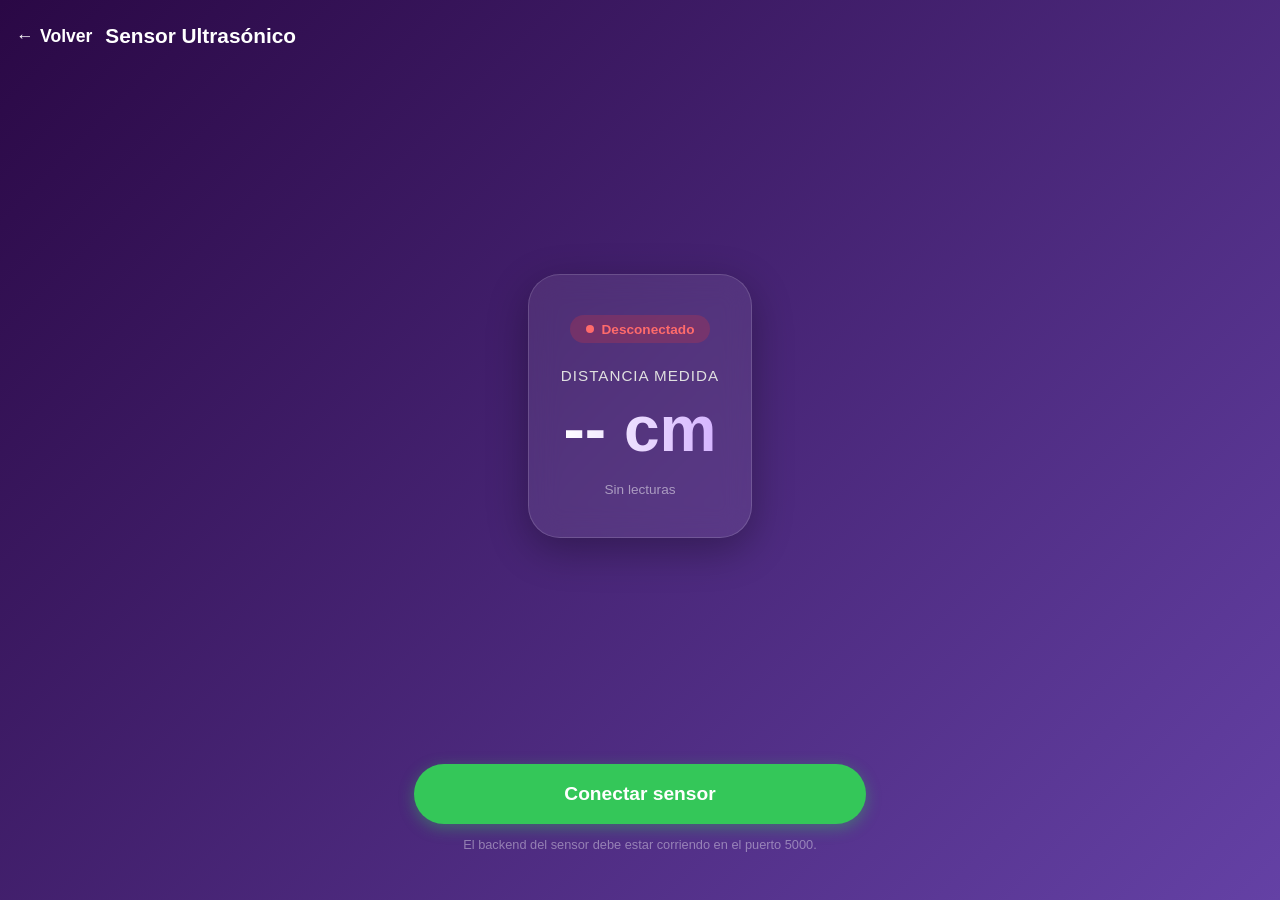
==== integration/web/arduino.html @ 46ab26a8 "feat(frontend): implementación inicial de la interfaz" ====
<!DOCTYPE html>
<html lang="es">
<head>
    <meta charset="UTF-8">
    <meta name="viewport" content="width=device-width, initial-scale=1.0">
    <title>Sensor de Distancia</title>
    <link rel="stylesheet" href="css/style.css">
</head>
<body class="sensor-page">
    <header class="top-bar">
        <a href="index.html" class="back-button"><span class="arrow">←</span> Volver</a>
        <h1 class="header-title">Sensor Ultrasónico</h1>
    </header>

    <main class="sensor-wrapper">
        <div class="sensor-display">
            <div id="estado-conexion" class="estado-badge desconectado">
                <span class="estado-dot"></span>
                <span id="estado-texto">Desconectado</span>
            </div>

            <p class="display-label">Distancia medida</p>
            <h2 id="distancia-valor" class="display-value">-- cm</h2>

            <p id="timestamp-lectura" class="display-timestamp">Sin lecturas</p>
        </div>
    </main>

    <section class="sensor-hud">
        <button id="btn-conexion" class="sensor-btn">Conectar sensor</button>
        <p class="sensor-nota">El backend del sensor debe estar corriendo en el puerto 5000.</p>
    </section>

    <script src="js/api_sensor.js"></script>
</body>
</html>
---- integration/web/css/style.css ----
/* Variables de color y ajustes base para móviles */
:root {
    --purple-dark: #2a0845;
    --purple-light: #6441A5;
    --text-light: #ffffff;
    --text-muted: #e0e0e0;
}

* {
    margin: 0;
    padding: 0;
    box-sizing: border-box;
    font-family: 'Segoe UI', Roboto, Helvetica, Arial, sans-serif;
    -webkit-tap-highlight-color: transparent; /* Evita destellos azules en móviles */
}

html, body {
    max-width: 100vw;
    overflow-x: hidden; /* Corta cualquier elemento que intente salirse de la pantalla */
}

body {
    background: linear-gradient(135deg, var(--purple-dark), var(--purple-light));
    color: var(--text-light);
    min-height: 100vh;
    display: flex;
    flex-direction: column;
    align-items: center;
    overflow-x: hidden;
}

/* Cabecera (Descripción del proyecto) */
.hero {
    text-align: center;
    padding: 3rem 1.5rem;
    max-width: 600px;
    margin-bottom: 2rem;
}

.hero h1 {
    font-size: 2.5rem;
    margin-bottom: 1rem;
    background: linear-gradient(to right, #fff, #d4b3ff);
    -webkit-background-clip: text;
    -webkit-text-fill-color: transparent;
}

.hero p {
    font-size: 1.1rem;
    line-height: 1.6;
    color: var(--text-muted);
}

/* Contenedor de las tarjetas */
.modules-container {
    display: flex;
    flex-direction: column;
    gap: 2rem;
    width: 100%;
    max-width: 500px;
    padding: 0 1.5rem 4rem 1.5rem;
}

/* Diseño de los botones tipo tarjeta */
.module-card {
    display: block;
    text-decoration: none;
    background: rgba(255, 255, 255, 0.1);
    backdrop-filter: blur(10px);
    border: 1px solid rgba(255, 255, 255, 0.2);
    border-radius: 20px;
    padding: 2rem;
    color: var(--text-light);
    box-shadow: 0 8px 32px rgba(0, 0, 0, 0.3);
    transition: transform 0.2s ease, box-shadow 0.2s ease;
}

.module-card:active {
    transform: scale(0.96); /* Efecto de pulsación fluido en móvil */
}

.card-content h2 {
    font-size: 1.5rem;
    margin-bottom: 0.5rem;
}

.card-content p {
    color: var(--text-muted);
    font-size: 0.95rem;
}

/* --- CLASES PARA LA ANIMACIÓN DE SCROLL --- */

/* Estado inicial: desplazado hacia abajo y transparente */
.hidden {
    opacity: 0;
    transform: translateY(40px);
    transition: all 0.8s cubic-bezier(0.25, 0.46, 0.45, 0.94);
}

/* Estado final: posición original y opaco */
.show {
    opacity: 1;
    transform: translateY(0);
}

/* Retraso para que la segunda tarjeta aparezca después de la primera */
#card-arduino {
    transition-delay: 0.15s;
}



/* --- VISTA DE CÁMARA (salto.html) --- */
/* --- VISTA DE CÁMARA REDISEÑADA (salto.html) --- */

.salto-page {
    /* El gradiente morado cubre toda la pantalla siempre */
    background: linear-gradient(135deg, var(--purple-dark), var(--purple-light));
    min-height: 100vh;
    display: flex;
    flex-direction: column;
    padding: 0;
    margin: 0;
    overflow: hidden; /* Evita scrolls raros al abrir paneles */
}

/* Cabecera inquebrantable */
.top-bar {
    display: flex;
    align-items: center;
    justify-content: flex-start;
    padding: 1.5rem 1rem; /* Se reduce ligeramente el padding lateral */
    gap: 0.8rem;
    width: 100%;
}

.back-button {
    display: flex;
    align-items: center;
    gap: 0.4rem;
    color: var(--text-light);
    text-decoration: none;
    font-weight: bold;
    font-size: 1.1rem;
    flex-shrink: 0; /* Evita que el botón se aplaste */
}

.header-title {
    font-size: 1.3rem;
    margin: 0;
    color: var(--text-light);
    overflow: hidden;
    text-overflow: ellipsis;
    white-space: nowrap;
    min-width: 0; /* Crucial: permite que el texto se trunque en pantallas pequeñas */
}

/* El rectángulo de la cámara */
.camera-wrapper {
    padding: 0 1.5rem;
    width: 100%;
    display: flex;
    justify-content: center;
}

#vista-camara {
    width: 100%;
    max-width: 500px;
    height: 45vh; /* Altura responsiva */
    background-color: #000;
    border-radius: 24px;
    object-fit: cover;
    box-shadow: 0 10px 30px rgba(0, 0, 0, 0.4);
}

/* Panel de controles */
.camera-hud {
    flex: 1;
    padding: 1.5rem;
    display: flex;
    flex-direction: column;
    gap: 1.5rem;
    align-items: center;
    width: 100%;
    max-width: 500px;
    margin: 0 auto;
}

.config-panel {
    display: flex;
    gap: 0.5rem; /* Separación reducida para encajar en pantallas estrechas */
    width: 100%;
}

.modern-input {
    flex: 1;
    min-width: 0; /* Permite que los inputs se hagan más pequeños que su tamaño por defecto */
    padding: 0.8rem; /* Padding interno reducido */
    border-radius: 14px;
    border: none;
    background: rgba(255, 255, 255, 0.9);
    color: var(--purple-dark);
    font-weight: 600;
    font-size: 0.95rem; /* Fuente ligeramente más pequeña */
    outline: none;
    height: 54px;
    box-shadow: 0 4px 15px rgba(0, 0, 0, 0.1);
}

.controls {
    display: flex;
    flex-direction: column;
    align-items: center;
    width: 100%;
    gap: 1rem;
}

/* Botón principal (Grabar) */
.record-btn {
    display: flex;
    align-items: center;
    justify-content: center;
    width: 100%;
    height: 60px;
    border-radius: 30px;
    border: none;
    background: #ff3b30;
    color: white;
    font-size: 1.2rem;
    font-weight: bold;
    box-shadow: 0 4px 15px rgba(255, 59, 48, 0.4);
    transition: all 0.3s ease;
}

.record-btn.recording {
    background: #ff9500;
    animation: pulse 1.5s infinite;
}

@keyframes pulse {
    0% { transform: scale(1); box-shadow: 0 0 0 0 rgba(255, 149, 0, 0.7); }
    70% { transform: scale(1.02); box-shadow: 0 0 0 15px rgba(255, 149, 0, 0); }
    100% { transform: scale(1); box-shadow: 0 0 0 0 rgba(255, 149, 0, 0); }
}

/* Botón de subida estético */
.upload-container {
    position: relative;
    display: flex;
    flex-direction: column;
    align-items: center;
    width: 100%;
    gap: 0.5rem;
}

.divider {
    color: rgba(255, 255, 255, 0.5);
    font-size: 0.8rem;
    letter-spacing: 2px;
}

.upload-btn-visual {
    width: 100%;
    text-align: center;
    background: rgba(255, 255, 255, 0.1);
    backdrop-filter: blur(10px);
    border: 1px solid rgba(255, 255, 255, 0.3);
    border-radius: 30px;
    padding: 1rem;
    color: var(--text-light);
    font-weight: bold;
    height: 54px;
    display: flex;
    align-items: center;
    justify-content: center;
}

.input-transparente {
    position: absolute;
    bottom: 0;
    left: 0;
    width: 100%;
    height: 54px;
    opacity: 0;
    z-index: 10;
}

/* --- PANEL DE RESULTADOS (BOTTOM SHEET) --- */
.results-sheet {
    position: fixed;
    bottom: 0;
    left: 0;
    width: 100%;
    height: 80vh; /* Ocupa buena parte de la pantalla */
    background: var(--text-light);
    border-radius: 40px 40px 0 0;
    padding: 2.5rem 2rem;
    z-index: 100;
    display: flex;
    flex-direction: column;
    align-items: center;
    transform: translateY(100%); /* Escondido abajo por defecto */
    transition: transform 0.5s cubic-bezier(0.2, 0.8, 0.2, 1);
    box-shadow: 0 -10px 40px rgba(0,0,0,0.3);
}

.results-sheet.show {
    transform: translateY(0); /* Sube suavemente */
}

.results-content {
    width: 100%;
    max-width: 400px;
    text-align: center;
    display: flex;
    flex-direction: column;
    align-items: center;
    height: 100%;
}

#distancia-resultado {
    font-size: 4.5rem;
    margin: 0;
    background: linear-gradient(135deg, var(--purple-dark), var(--purple-light));
    -webkit-background-clip: text;
    -webkit-text-fill-color: transparent;
    font-weight: 900;
}

.results-subtitle {
    color: #666;
    font-size: 1.1rem;
    margin-bottom: 2rem;
}

/* Cuadrícula de datos técnicos */
.technical-data-grid {
    display: grid;
    grid-template-columns: 1fr 1fr;
    gap: 1rem;
    width: 100%;
    margin-bottom: auto; /* Empuja el botón al fondo */
}

.data-box {
    background: #f0f0f5;
    padding: 1rem;
    border-radius: 16px;
    display: flex;
    flex-direction: column;
    gap: 0.3rem;
}

.data-label {
    color: #888;
    font-size: 0.85rem;
    text-transform: uppercase;
    letter-spacing: 1px;
}

.data-value {
    color: var(--purple-dark);
    font-size: 1.2rem;
    font-weight: bold;
}

/* El botón grande de Nuevo Salto */
.primary-btn-large {
    width: 100%;
    padding: 1.2rem;
    border-radius: 30px;
    border: none;
    background: linear-gradient(135deg, var(--purple-dark), var(--purple-light));
    color: white;
    font-size: 1.2rem;
    font-weight: bold;
    margin-top: 2rem;
    box-shadow: 0 8px 20px rgba(100, 65, 165, 0.3);
    cursor: pointer;
}


/* ═══════════════════════════════════════════════
   VISTA DEL SENSOR (arduino.html)
   ═══════════════════════════════════════════════ */

.sensor-page {
    background: linear-gradient(135deg, var(--purple-dark), var(--purple-light));
    min-height: 100vh;
    display: flex;
    flex-direction: column;
    padding: 0;
    margin: 0;
}

.sensor-wrapper {
    flex: 1;
    display: flex;
    justify-content: center;
    align-items: center;
    padding: 0 1.5rem;
}

.sensor-display {
    width: 100%;
    max-width: 400px;
    background: rgba(255, 255, 255, 0.08);
    backdrop-filter: blur(14px);
    border: 1px solid rgba(255, 255, 255, 0.15);
    border-radius: 32px;
    padding: 2.5rem 2rem;
    text-align: center;
    box-shadow: 0 12px 40px rgba(0, 0, 0, 0.3);
}

/* Badge de estado (conectado / desconectado) */
.estado-badge {
    display: inline-flex;
    align-items: center;
    gap: 0.5rem;
    padding: 0.4rem 1rem;
    border-radius: 20px;
    font-size: 0.85rem;
    font-weight: 600;
    margin-bottom: 1.5rem;
}

.estado-badge.conectado {
    background: rgba(52, 199, 89, 0.2);
    color: #34c759;
}

.estado-badge.desconectado {
    background: rgba(255, 59, 48, 0.2);
    color: #ff6b6b;
}

.estado-dot {
    width: 8px;
    height: 8px;
    border-radius: 50%;
}

.conectado .estado-dot { background: #34c759; }
.desconectado .estado-dot { background: #ff6b6b; }

.display-label {
    color: var(--text-muted);
    font-size: 0.95rem;
    margin-bottom: 0.5rem;
    text-transform: uppercase;
    letter-spacing: 1px;
}

.display-value {
    font-size: 4rem;
    font-weight: 900;
    margin: 0.5rem 0 1rem;
    background: linear-gradient(to right, #fff, #d4b3ff);
    -webkit-background-clip: text;
    -webkit-text-fill-color: transparent;
}

.display-timestamp {
    color: rgba(255, 255, 255, 0.5);
    font-size: 0.85rem;
}

/* Controles del sensor */
.sensor-hud {
    padding: 1.5rem;
    display: flex;
    flex-direction: column;
    align-items: center;
    gap: 0.8rem;
    width: 100%;
    max-width: 500px;
    margin: 0 auto;
    padding-bottom: 3rem;
}

.sensor-btn {
    width: 100%;
    height: 60px;
    border-radius: 30px;
    border: none;
    background: #34c759;
    color: white;
    font-size: 1.2rem;
    font-weight: bold;
    box-shadow: 0 4px 15px rgba(52, 199, 89, 0.4);
    transition: all 0.3s ease;
    cursor: pointer;
}

.sensor-btn.activo {
    background: #ff3b30;
    box-shadow: 0 4px 15px rgba(255, 59, 48, 0.4);
}

.sensor-nota {
    color: rgba(255, 255, 255, 0.4);
    font-size: 0.8rem;
    text-align: center;
}
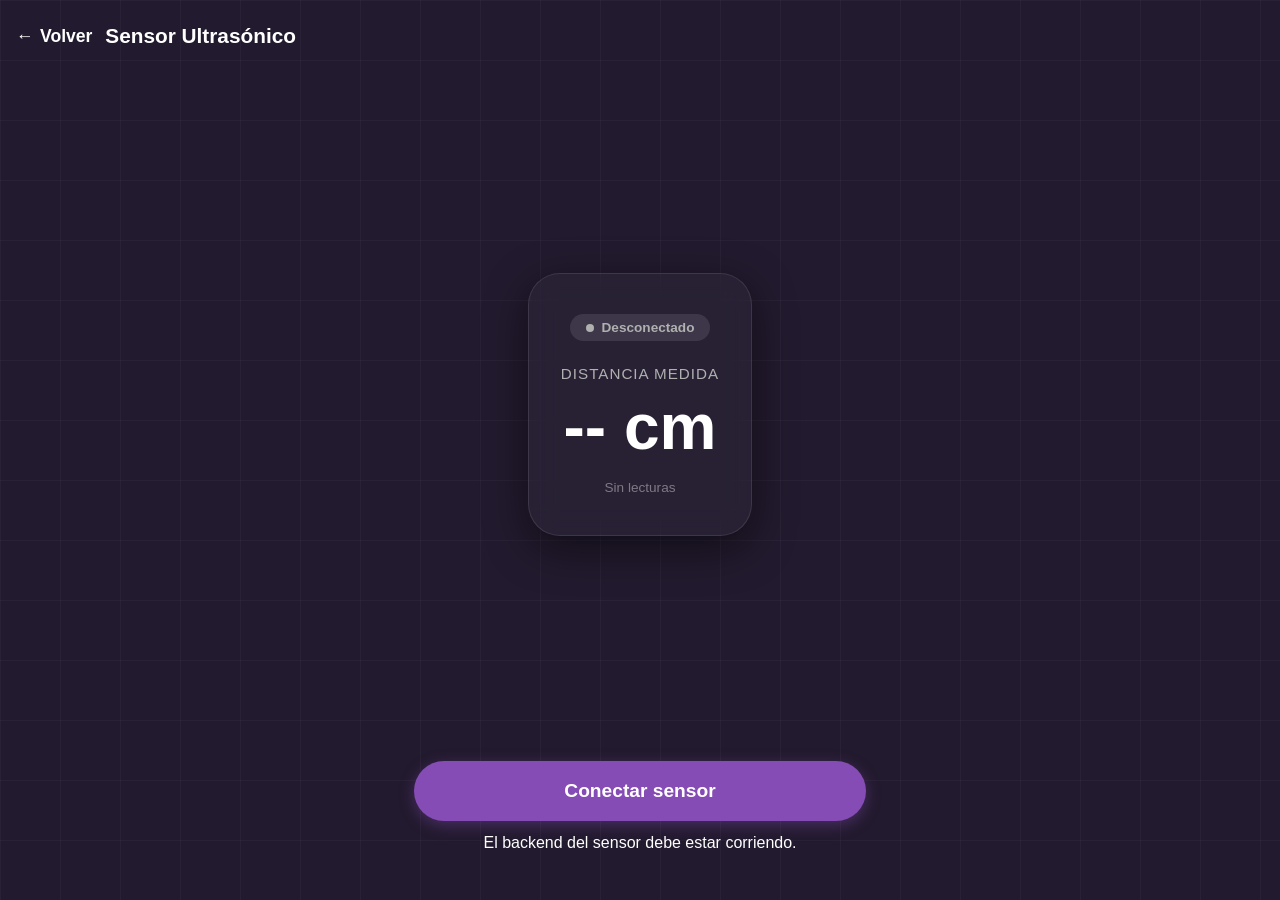
==== commit 257e746e: "refactor: limpieza general, config centralizada y mejoras de seguridad ── Backend (salto + sensor) ─" ====
--- a/integration/web/arduino.html
+++ b/integration/web/arduino.html
@@ -28,9 +28,10 @@
 
     <section class="sensor-hud">
         <button id="btn-conexion" class="sensor-btn">Conectar sensor</button>
-        <p class="sensor-nota">El backend del sensor debe estar corriendo en el puerto 5000.</p>
+        <p class=\"sensor-nota\">El backend del sensor debe estar corriendo.</p>
     </section>
 
+    <script src="js/config.js"></script>
     <script src="js/api_sensor.js"></script>
 </body>
 </html>
--- a/integration/web/css/style.css
+++ b/integration/web/css/style.css
@@ -1,9 +1,11 @@
-/* Variables de color y ajustes base para móviles */
+/* Variables de color corporativos extraídos de la web Anim3D - Ajustado para ser más claro */
 :root {
-    --purple-dark: #2a0845;
-    --purple-light: #6441A5;
+    --bg-dark: #221a2e; /* Fondo violeta oscuro más claro para mejor visibilidad */
+    --results-sheet-bg: #2a2139; /* Fondo del panel de resultados ligeramente distinto */
+    --purple-brand: #854cb5; /* Violeta corporativo de los botones */
     --text-light: #ffffff;
-    --text-muted: #e0e0e0;
+    --text-muted: #b0b0b0; /* Texto secundario ligeramente más claro */
+    --grid-color: rgba(255, 255, 255, 0.03); /* Líneas de la cuadrícula */
 }
 
 * {
@@ -11,16 +13,22 @@
     padding: 0;
     box-sizing: border-box;
     font-family: 'Segoe UI', Roboto, Helvetica, Arial, sans-serif;
-    -webkit-tap-highlight-color: transparent; /* Evita destellos azules en móviles */
+    -webkit-tap-highlight-color: transparent;
 }
 
 html, body {
     max-width: 100vw;
-    overflow-x: hidden; /* Corta cualquier elemento que intente salirse de la pantalla */
+    overflow-x: hidden;
 }
 
 body {
-    background: linear-gradient(135deg, var(--purple-dark), var(--purple-light));
+    /* Fondo oscuro con el patrón de cuadrícula de la web original */
+    background-color: var(--bg-dark);
+    background-image: 
+        linear-gradient(var(--grid-color) 1px, transparent 1px),
+        linear-gradient(90deg, var(--grid-color) 1px, transparent 1px);
+    background-size: 60px 60px;
+    
     color: var(--text-light);
     min-height: 100vh;
     display: flex;
@@ -40,9 +48,7 @@
 .hero h1 {
     font-size: 2.5rem;
     margin-bottom: 1rem;
-    background: linear-gradient(to right, #fff, #d4b3ff);
-    -webkit-background-clip: text;
-    -webkit-text-fill-color: transparent;
+    color: var(--text-light);
 }
 
 .hero p {
@@ -65,18 +71,22 @@
 .module-card {
     display: block;
     text-decoration: none;
-    background: rgba(255, 255, 255, 0.1);
+    background: rgba(255, 255, 255, 0.03); /* Más transparente para que se vea la cuadrícula */
     backdrop-filter: blur(10px);
-    border: 1px solid rgba(255, 255, 255, 0.2);
+    border: 1px solid rgba(255, 255, 255, 0.08);
     border-radius: 20px;
     padding: 2rem;
     color: var(--text-light);
-    box-shadow: 0 8px 32px rgba(0, 0, 0, 0.3);
-    transition: transform 0.2s ease, box-shadow 0.2s ease;
+    box-shadow: 0 8px 32px rgba(0, 0, 0, 0.4);
+    transition: transform 0.2s ease, box-shadow 0.2s ease, background 0.2s ease;
 }
 
 .module-card:active {
-    transform: scale(0.96); /* Efecto de pulsación fluido en móvil */
+    transform: scale(0.96);
+}
+
+.module-card:hover {
+    background: rgba(255, 255, 255, 0.06);
 }
 
 .card-content h2 {
@@ -90,39 +100,35 @@
 }
 
 /* --- CLASES PARA LA ANIMACIÓN DE SCROLL --- */
-
-/* Estado inicial: desplazado hacia abajo y transparente */
 .hidden {
     opacity: 0;
     transform: translateY(40px);
     transition: all 0.8s cubic-bezier(0.25, 0.46, 0.45, 0.94);
 }
 
-/* Estado final: posición original y opaco */
 .show {
     opacity: 1;
     transform: translateY(0);
 }
 
-/* Retraso para que la segunda tarjeta aparezca después de la primera */
 #card-arduino {
     transition-delay: 0.15s;
 }
 
-
-
-/* --- VISTA DE CÁMARA (salto.html) --- */
 /* --- VISTA DE CÁMARA REDISEÑADA (salto.html) --- */
 
 .salto-page {
-    /* El gradiente morado cubre toda la pantalla siempre */
-    background: linear-gradient(135deg, var(--purple-dark), var(--purple-light));
+    background-color: var(--bg-dark);
+    background-image: 
+        linear-gradient(var(--grid-color) 1px, transparent 1px),
+        linear-gradient(90deg, var(--grid-color) 1px, transparent 1px);
+    background-size: 60px 60px;
     min-height: 100vh;
     display: flex;
     flex-direction: column;
     padding: 0;
     margin: 0;
-    overflow: hidden; /* Evita scrolls raros al abrir paneles */
+    overflow: hidden;
 }
 
 /* Cabecera inquebrantable */
@@ -130,7 +136,7 @@
     display: flex;
     align-items: center;
     justify-content: flex-start;
-    padding: 1.5rem 1rem; /* Se reduce ligeramente el padding lateral */
+    padding: 1.5rem 1rem;
     gap: 0.8rem;
     width: 100%;
 }
@@ -143,7 +149,7 @@
     text-decoration: none;
     font-weight: bold;
     font-size: 1.1rem;
-    flex-shrink: 0; /* Evita que el botón se aplaste */
+    flex-shrink: 0;
 }
 
 .header-title {
@@ -153,59 +159,288 @@
     overflow: hidden;
     text-overflow: ellipsis;
     white-space: nowrap;
-    min-width: 0; /* Crucial: permite que el texto se trunque en pantallas pequeñas */
+    min-width: 0;
+}
+
+.toast-aviso {
+    position: fixed;
+    top: 14px;
+    left: 50%;
+    transform: translateX(-50%) translateY(-10px);
+    z-index: 200;
+    min-width: 240px;
+    max-width: calc(100vw - 2rem);
+    padding: 0.75rem 0.95rem;
+    border-radius: 12px;
+    color: #fff;
+    font-size: 0.9rem;
+    font-weight: 700;
+    letter-spacing: 0.15px;
+    opacity: 0;
+    pointer-events: none;
+    transition: opacity 0.25s ease, transform 0.25s ease;
+    border: 1px solid rgba(255, 255, 255, 0.25);
+    backdrop-filter: blur(6px);
+}
+
+.toast-aviso.show {
+    opacity: 1;
+    transform: translateX(-50%) translateY(0);
+}
+
+.toast-aviso.info {
+    background: rgba(111, 56, 183, 0.92);
+}
+
+.toast-aviso.success {
+    background: rgba(41, 168, 120, 0.92);
+}
+
+.toast-aviso.warn {
+    background: rgba(196, 128, 40, 0.92);
+}
+
+.toast-aviso.error {
+    background: rgba(190, 67, 67, 0.92);
+}
+
+.pre-camera-controls {
+    width: 100%;
+    max-width: 500px;
+    padding: 0 1.5rem 0.65rem 1.5rem;
+    display: grid;
+    gap: 0.35rem;
+}
+
+.pre-camera-label {
+    color: var(--text-muted);
+    font-size: 0.82rem;
+    letter-spacing: 0.2px;
 }
 
 /* El rectángulo de la cámara */
 .camera-wrapper {
+    position: relative;
     padding: 0 1.5rem;
     width: 100%;
     display: flex;
     justify-content: center;
+    align-items: center;
 }
 
 #vista-camara {
     width: 100%;
     max-width: 500px;
-    height: 45vh; /* Altura responsiva */
+    height: 45vh;
     background-color: #000;
     border-radius: 24px;
     object-fit: cover;
-    box-shadow: 0 10px 30px rgba(0, 0, 0, 0.4);
+    box-shadow: 0 10px 30px rgba(0, 0, 0, 0.5);
+    border: 1px solid rgba(255, 255, 255, 0.1);
+}
+
+.capture-strip {
+    width: 100%;
+    max-width: 500px;
+    padding: 0.7rem 1.5rem 0 1.5rem;
+    display: flex;
+    flex-direction: column;
+    gap: 0.8rem;
+}
+
+#canvas-esqueleto {
+    position: absolute;
+    top: 0;
+    left: 0;
+    width: 100%;
+    height: 100%;
+    pointer-events: none;
+    z-index: 5;
+}
+
+#indicador-ia {
+    position: absolute;
+    top: 15px;
+    left: 30px;
+    z-index: 10;
+    background: rgba(255, 165, 0, 0.8);
+    color: #fff;
+    padding: 6px 12px;
+    border-radius: 20px;
+    font-size: 14px;
+    font-weight: bold;
+    transition: all 0.3s ease;
+}
+
+.comparativa-progreso {
+    position: absolute;
+    top: 15px;
+    right: 30px;
+    z-index: 10;
+    background: rgba(111, 56, 183, 0.9);
+    color: #fff;
+    padding: 6px 12px;
+    border-radius: 20px;
+    font-size: 13px;
+    font-weight: 700;
+    border: 1px solid rgba(203, 156, 255, 0.5);
+}
+
+.ia-lista {
+    background: var(--purple-brand) !important;
 }
 
 /* Panel de controles */
 .camera-hud {
     flex: 1;
-    padding: 1.5rem;
-    display: flex;
-    flex-direction: column;
-    gap: 1.5rem;
+    padding: 0.8rem 1.5rem 1.5rem 1.5rem;
+    display: flex;
+    flex-direction: column;
+    gap: 1rem;
     align-items: center;
     width: 100%;
     max-width: 500px;
     margin: 0 auto;
 }
 
+.user-panel {
+    width: 100%;
+    background: rgba(255, 255, 255, 0.03);
+    border: 1px solid rgba(255, 255, 255, 0.1);
+    border-radius: 18px;
+    padding: 1rem;
+    display: flex;
+    flex-direction: column;
+    gap: 0.75rem;
+}
+
+.panel-title {
+    font-size: 1rem;
+    color: var(--text-light);
+}
+
+.form-inline-usuario {
+    display: grid;
+    grid-template-columns: 1fr;
+    gap: 0.5rem;
+}
+
+.tabla-usuarios-wrapper {
+    max-height: 220px;
+    overflow-y: auto;
+    border: 1px solid rgba(255, 255, 255, 0.12);
+    border-radius: 12px;
+    background: rgba(0, 0, 0, 0.15);
+}
+
+.tabla-usuarios {
+    width: 100%;
+    border-collapse: collapse;
+    table-layout: fixed;
+}
+
+.tabla-usuarios thead th {
+    position: sticky;
+    top: 0;
+    background: #2f2540;
+    z-index: 2;
+    font-size: 0.8rem;
+    letter-spacing: 0.3px;
+    color: #d8c6ea;
+    text-align: left;
+    padding: 0.55rem 0.6rem;
+    border-bottom: 1px solid rgba(255, 255, 255, 0.15);
+}
+
+.tabla-usuarios td {
+    padding: 0.55rem 0.6rem;
+    font-size: 0.88rem;
+    color: var(--text-light);
+    border-bottom: 1px solid rgba(255, 255, 255, 0.08);
+    white-space: nowrap;
+    overflow: hidden;
+    text-overflow: ellipsis;
+}
+
+.tabla-usuarios tr {
+    cursor: pointer;
+    transition: background 0.2s ease;
+}
+
+.tabla-usuarios tr:hover {
+    background: rgba(255, 255, 255, 0.06);
+}
+
+.tabla-usuarios tr.activo {
+    background: rgba(156, 92, 212, 0.35);
+}
+
+.secondary-btn {
+    height: 54px;
+    font-size: 0.95rem;
+    padding: 0 1rem;
+    background: rgba(255, 255, 255, 0.08);
+    border: 1px solid rgba(255, 255, 255, 0.2);
+    box-shadow: none;
+}
+
+.secondary-btn:hover {
+    background: rgba(255, 255, 255, 0.15);
+}
+
 .config-panel {
     display: flex;
-    gap: 0.5rem; /* Separación reducida para encajar en pantallas estrechas */
-    width: 100%;
-}
-
+    gap: 0.5rem;
+    width: 100%;
+}
+
+.record-choice {
+    width: 100%;
+    display: flex;
+    flex-direction: column;
+    gap: 0.35rem;
+    font-size: 0.9rem;
+    color: var(--text-muted);
+    border: 1px solid rgba(133, 76, 181, 0.35);
+    background: rgba(133, 76, 181, 0.08);
+    border-radius: 14px;
+    padding: 0.7rem 0.8rem;
+}
+
+.choice-label {
+    color: var(--text-light);
+    font-weight: 600;
+}
+
+.record-choice label {
+    display: flex;
+    gap: 0.5rem;
+    align-items: center;
+}
+
+/* Inputs modo oscuro - Ajustado para fondo más claro */
 .modern-input {
     flex: 1;
-    min-width: 0; /* Permite que los inputs se hagan más pequeños que su tamaño por defecto */
-    padding: 0.8rem; /* Padding interno reducido */
+    min-width: 0;
+    padding: 0.8rem;
     border-radius: 14px;
-    border: none;
-    background: rgba(255, 255, 255, 0.9);
-    color: var(--purple-dark);
+    border: 1px solid rgba(255, 255, 255, 0.1);
+    background: rgba(255, 255, 255, 0.05); /* Fondo input más claro que el body */
+    color: var(--text-light);
     font-weight: 600;
-    font-size: 0.95rem; /* Fuente ligeramente más pequeña */
+    font-size: 0.95rem;
     outline: none;
     height: 54px;
-    box-shadow: 0 4px 15px rgba(0, 0, 0, 0.1);
+}
+
+.modern-input::placeholder {
+    color: rgba(255, 255, 255, 0.4);
+}
+
+/* Para que las opciones del select se vean bien */
+.modern-input option {
+    background: var(--bg-dark);
+    color: var(--text-light);
 }
 
 .controls {
@@ -216,7 +451,7 @@
     gap: 1rem;
 }
 
-/* Botón principal (Grabar) */
+/* Botón principal corporativo */
 .record-btn {
     display: flex;
     align-items: center;
@@ -225,23 +460,33 @@
     height: 60px;
     border-radius: 30px;
     border: none;
-    background: #ff3b30;
+    background: var(--purple-brand);
     color: white;
     font-size: 1.2rem;
     font-weight: bold;
-    box-shadow: 0 4px 15px rgba(255, 59, 48, 0.4);
+    box-shadow: 0 4px 20px rgba(133, 76, 181, 0.4);
     transition: all 0.3s ease;
 }
 
+.primary-capture-btn {
+    height: 64px;
+    border-radius: 16px;
+    border: 2px solid #cb9cff;
+    background: linear-gradient(180deg, #8b4ed1 0%, #6f38b7 100%);
+    font-size: 1.05rem;
+    letter-spacing: 0.2px;
+    box-shadow: 0 8px 22px rgba(133, 76, 181, 0.45);
+}
+
 .record-btn.recording {
-    background: #ff9500;
+    background: #9b5cd4; /* Un tono más claro al activar */
     animation: pulse 1.5s infinite;
 }
 
 @keyframes pulse {
-    0% { transform: scale(1); box-shadow: 0 0 0 0 rgba(255, 149, 0, 0.7); }
-    70% { transform: scale(1.02); box-shadow: 0 0 0 15px rgba(255, 149, 0, 0); }
-    100% { transform: scale(1); box-shadow: 0 0 0 0 rgba(255, 149, 0, 0); }
+    0% { transform: scale(1); box-shadow: 0 0 0 0 rgba(133, 76, 181, 0.7); }
+    70% { transform: scale(1.02); box-shadow: 0 0 0 15px rgba(133, 76, 181, 0); }
+    100% { transform: scale(1); box-shadow: 0 0 0 0 rgba(133, 76, 181, 0); }
 }
 
 /* Botón de subida estético */
@@ -254,8 +499,13 @@
     gap: 0.5rem;
 }
 
+.upload-separator-only {
+    margin-top: 0.15rem;
+    margin-bottom: 0.3rem;
+}
+
 .divider {
-    color: rgba(255, 255, 255, 0.5);
+    color: rgba(255, 255, 255, 0.3);
     font-size: 0.8rem;
     letter-spacing: 2px;
 }
@@ -263,9 +513,8 @@
 .upload-btn-visual {
     width: 100%;
     text-align: center;
-    background: rgba(255, 255, 255, 0.1);
-    backdrop-filter: blur(10px);
-    border: 1px solid rgba(255, 255, 255, 0.3);
+    background: rgba(255, 255, 255, 0.05);
+    border: 1px solid rgba(255, 255, 255, 0.15);
     border-radius: 30px;
     padding: 1rem;
     color: var(--text-light);
@@ -286,27 +535,28 @@
     z-index: 10;
 }
 
-/* --- PANEL DE RESULTADOS (BOTTOM SHEET) --- */
+/* --- PANEL DE RESULTADOS MODO OSCURO - Fondo ajustado --- */
 .results-sheet {
     position: fixed;
     bottom: 0;
     left: 0;
     width: 100%;
-    height: 80vh; /* Ocupa buena parte de la pantalla */
-    background: var(--text-light);
+    height: 80vh;
+    background: var(--results-sheet-bg); /* Fondo violeta oscuro ajustado */
+    border-top: 1px solid rgba(255, 255, 255, 0.1);
     border-radius: 40px 40px 0 0;
     padding: 2.5rem 2rem;
     z-index: 100;
     display: flex;
     flex-direction: column;
     align-items: center;
-    transform: translateY(100%); /* Escondido abajo por defecto */
+    transform: translateY(100%);
     transition: transform 0.5s cubic-bezier(0.2, 0.8, 0.2, 1);
-    box-shadow: 0 -10px 40px rgba(0,0,0,0.3);
+    box-shadow: 0 -15px 40px rgba(0,0,0,0.8);
 }
 
 .results-sheet.show {
-    transform: translateY(0); /* Sube suavemente */
+    transform: translateY(0);
 }
 
 .results-content {
@@ -322,29 +572,65 @@
 #distancia-resultado {
     font-size: 4.5rem;
     margin: 0;
-    background: linear-gradient(135deg, var(--purple-dark), var(--purple-light));
-    -webkit-background-clip: text;
-    -webkit-text-fill-color: transparent;
+    color: var(--text-light);
     font-weight: 900;
 }
 
 .results-subtitle {
-    color: #666;
+    color: var(--purple-brand);
     font-size: 1.1rem;
     margin-bottom: 2rem;
-}
-
-/* Cuadrícula de datos técnicos */
+    font-weight: bold;
+}
+
+.comparativa-resumen {
+    width: 100%;
+    text-align: left;
+    background: rgba(255, 255, 255, 0.04);
+    border: 1px solid rgba(255, 255, 255, 0.1);
+    border-radius: 16px;
+    padding: 1rem;
+    margin-bottom: 1.3rem;
+}
+
+.comparativa-resumen p {
+    color: var(--text-light);
+    line-height: 1.45;
+    margin-bottom: 0.5rem;
+}
+
+.comparativa-resumen ul {
+    margin: 0.4rem 0 0.9rem 1.1rem;
+    color: var(--text-light);
+}
+
+.comparativa-resumen li {
+    margin-bottom: 0.3rem;
+}
+
+.comparativa-alias,
+.comparativa-tipo {
+    color: #c897ff;
+    font-weight: 800;
+}
+
+.comparativa-media {
+    color: #59ffc7;
+    font-weight: 900;
+}
+
+/* Cuadrícula de datos técnicos modo oscuro */
 .technical-data-grid {
     display: grid;
     grid-template-columns: 1fr 1fr;
     gap: 1rem;
     width: 100%;
-    margin-bottom: auto; /* Empuja el botón al fondo */
+    margin-bottom: auto;
 }
 
 .data-box {
-    background: #f0f0f5;
+    background: rgba(255, 255, 255, 0.04);
+    border: 1px solid rgba(255, 255, 255, 0.08);
     padding: 1rem;
     border-radius: 16px;
     display: flex;
@@ -353,40 +639,42 @@
 }
 
 .data-label {
-    color: #888;
+    color: var(--text-muted);
     font-size: 0.85rem;
     text-transform: uppercase;
     letter-spacing: 1px;
 }
 
 .data-value {
-    color: var(--purple-dark);
+    color: var(--text-light);
     font-size: 1.2rem;
     font-weight: bold;
 }
 
-/* El botón grande de Nuevo Salto */
 .primary-btn-large {
     width: 100%;
     padding: 1.2rem;
     border-radius: 30px;
     border: none;
-    background: linear-gradient(135deg, var(--purple-dark), var(--purple-light));
+    background: var(--purple-brand);
     color: white;
     font-size: 1.2rem;
     font-weight: bold;
     margin-top: 2rem;
-    box-shadow: 0 8px 20px rgba(100, 65, 165, 0.3);
+    box-shadow: 0 8px 20px rgba(133, 76, 181, 0.3);
     cursor: pointer;
 }
-
 
 /* ═══════════════════════════════════════════════
    VISTA DEL SENSOR (arduino.html)
    ═══════════════════════════════════════════════ */
 
 .sensor-page {
-    background: linear-gradient(135deg, var(--purple-dark), var(--purple-light));
+    background-color: var(--bg-dark);
+    background-image: 
+        linear-gradient(var(--grid-color) 1px, transparent 1px),
+        linear-gradient(90deg, var(--grid-color) 1px, transparent 1px);
+    background-size: 60px 60px;
     min-height: 100vh;
     display: flex;
     flex-direction: column;
@@ -405,16 +693,15 @@
 .sensor-display {
     width: 100%;
     max-width: 400px;
-    background: rgba(255, 255, 255, 0.08);
+    background: rgba(255, 255, 255, 0.03);
     backdrop-filter: blur(14px);
-    border: 1px solid rgba(255, 255, 255, 0.15);
+    border: 1px solid rgba(255, 255, 255, 0.1);
     border-radius: 32px;
     padding: 2.5rem 2rem;
     text-align: center;
-    box-shadow: 0 12px 40px rgba(0, 0, 0, 0.3);
-}
-
-/* Badge de estado (conectado / desconectado) */
+    box-shadow: 0 12px 40px rgba(0, 0, 0, 0.5);
+}
+
 .estado-badge {
     display: inline-flex;
     align-items: center;
@@ -426,14 +713,15 @@
     margin-bottom: 1.5rem;
 }
 
+/* Colores de estado adaptados al modo oscuro */
 .estado-badge.conectado {
-    background: rgba(52, 199, 89, 0.2);
-    color: #34c759;
+    background: rgba(133, 76, 181, 0.2);
+    color: #b580e2;
 }
 
 .estado-badge.desconectado {
-    background: rgba(255, 59, 48, 0.2);
-    color: #ff6b6b;
+    background: rgba(255, 255, 255, 0.1);
+    color: var(--text-muted);
 }
 
 .estado-dot {
@@ -442,8 +730,8 @@
     border-radius: 50%;
 }
 
-.conectado .estado-dot { background: #34c759; }
-.desconectado .estado-dot { background: #ff6b6b; }
+.conectado .estado-dot { background: #b580e2; }
+.desconectado .estado-dot { background: var(--text-muted); }
 
 .display-label {
     color: var(--text-muted);
@@ -457,17 +745,15 @@
     font-size: 4rem;
     font-weight: 900;
     margin: 0.5rem 0 1rem;
-    background: linear-gradient(to right, #fff, #d4b3ff);
-    -webkit-background-clip: text;
-    -webkit-text-fill-color: transparent;
+    color: var(--text-light);
 }
 
 .display-timestamp {
-    color: rgba(255, 255, 255, 0.5);
+    color: rgba(255, 255, 255, 0.4);
     font-size: 0.85rem;
 }
 
-/* Controles del sensor */
+/* Controles del sensor corporativos */
 .sensor-hud {
     padding: 1.5rem;
     display: flex;
@@ -485,18 +771,20 @@
     height: 60px;
     border-radius: 30px;
     border: none;
-    background: #34c759;
+    background: var(--purple-brand);
     color: white;
     font-size: 1.2rem;
     font-weight: bold;
-    box-shadow: 0 4px 15px rgba(52, 199, 89, 0.4);
+    box-shadow: 0 4px 15px rgba(133, 76, 181, 0.4);
     transition: all 0.3s ease;
     cursor: pointer;
 }
 
 .sensor-btn.activo {
-    background: #ff3b30;
-    box-shadow: 0 4px 15px rgba(255, 59, 48, 0.4);
+    background: transparent;
+    border: 2px solid var(--purple-brand);
+    color: var(--purple-brand);
+    box-shadow: none;
 }
 
 .sensor-nota {
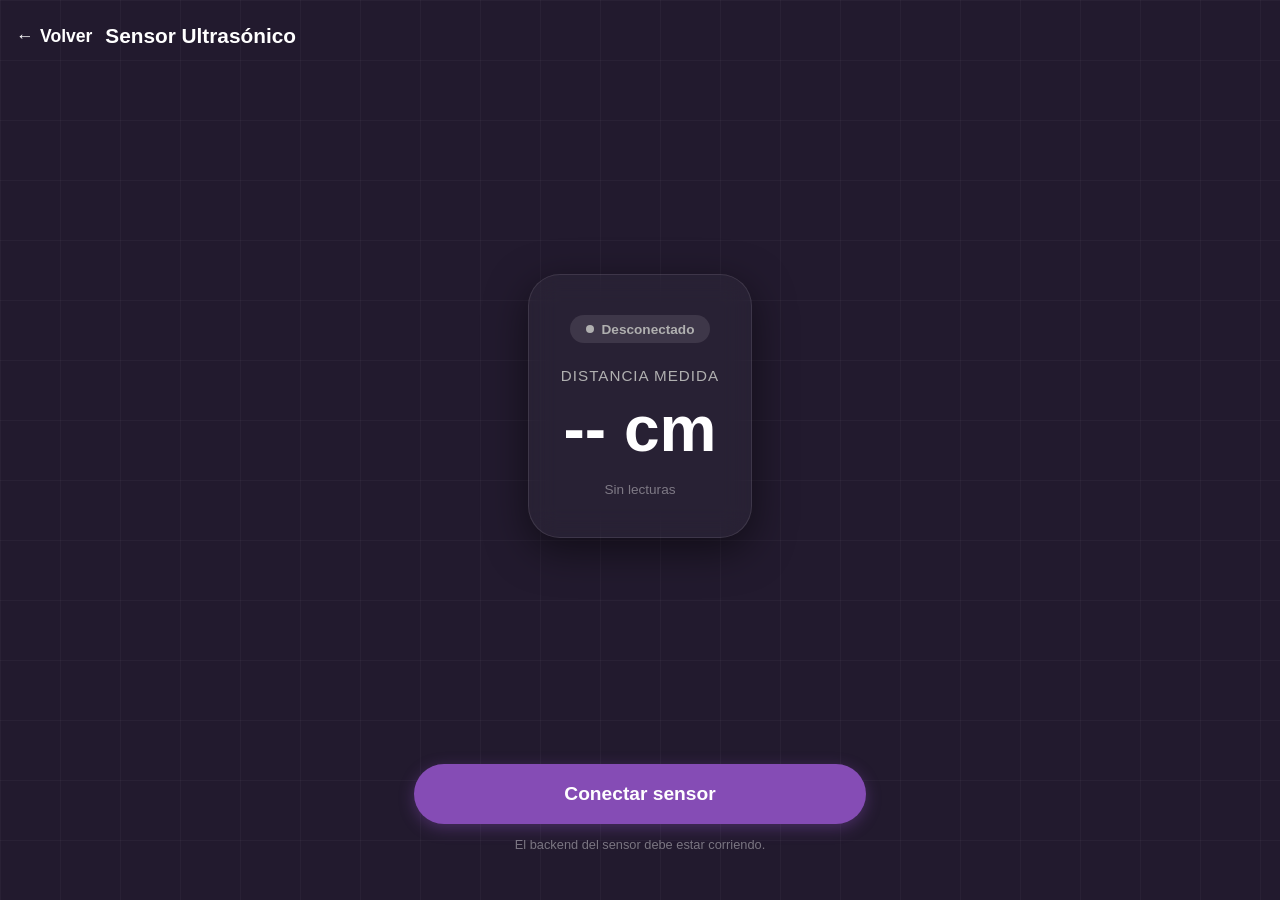
==== commit d929d559: "` refactor: preparar módulo integrable para embeber en app externa - config.js: soporte window.ANIM3" ====
--- a/integration/web/arduino.html
+++ b/integration/web/arduino.html
@@ -28,7 +28,7 @@
 
     <section class="sensor-hud">
         <button id="btn-conexion" class="sensor-btn">Conectar sensor</button>
-        <p class=\"sensor-nota\">El backend del sensor debe estar corriendo.</p>
+        <p class="sensor-nota">El backend del sensor debe estar corriendo.</p>
     </section>
 
     <script src="js/config.js"></script>
--- a/integration/web/css/style.css
+++ b/integration/web/css/style.css
@@ -1,3 +1,13 @@
+/*
+ * style.css — Estilos del módulo Anim3D Saltos.
+ *
+ * INTEGRACIÓN: este archivo contiene selectores globales (*, body, html)
+ * pensados para funcionar como página independiente. Si se embebe sin iframe,
+ * envolver todo el HTML del módulo en un <div class="anim3d-root"> y
+ * re-alcanzar estos selectores, o bien cargarlo dentro de un Shadow DOM.
+ * La opción recomendada es usar <iframe> (ver deploy/README_INTEGRACION.md §6).
+ */
+
 /* Variables de color corporativos extraídos de la web Anim3D - Ajustado para ser más claro */
 :root {
     --bg-dark: #221a2e; /* Fondo violeta oscuro más claro para mejor visibilidad */
@@ -301,6 +311,7 @@
     width: 100%;
     max-width: 500px;
     margin: 0 auto;
+    overflow-y: auto;
 }
 
 .user-panel {
@@ -314,9 +325,247 @@
     gap: 0.75rem;
 }
 
+.analitica-panel {
+    margin-top: 0.35rem;
+    width: 100%;
+    border: 1px solid rgba(203, 156, 255, 0.28);
+    background: rgba(111, 56, 183, 0.08);
+    border-radius: 14px;
+    padding: 0.75rem;
+    display: flex;
+    flex-direction: column;
+    gap: 0.7rem;
+}
+
+.analitica-header {
+    display: flex;
+    align-items: flex-start;
+    justify-content: space-between;
+    gap: 0.6rem;
+    flex-wrap: wrap;
+}
+
+.analitica-tools {
+    display: flex;
+    align-items: center;
+    gap: 0.5rem;
+    flex-wrap: wrap;
+    justify-content: flex-end;
+    margin-left: auto;
+}
+
+.analitica-select {
+    height: 34px;
+    border-radius: 10px;
+    padding: 0.35rem 0.45rem;
+    font-size: 0.78rem;
+    min-width: 150px;
+    max-width: 100%;
+}
+
+.analitica-titulo {
+    font-size: 0.95rem;
+    color: #d7b9f3;
+    flex: 1 1 150px;
+}
+
+.analitica-refresh {
+    height: 34px !important;
+    width: auto !important;
+    min-width: 110px;
+    border-radius: 10px;
+    font-size: 0.83rem !important;
+}
+
+.fatiga-alerta {
+    border-radius: 10px;
+    border: 1px solid rgba(248, 118, 135, 0.55);
+    background: rgba(187, 62, 77, 0.2);
+    color: #ffc3cc;
+    font-size: 0.84rem;
+    line-height: 1.35;
+    padding: 0.6rem 0.65rem;
+}
+
+.alertas-tendencia {
+    border-radius: 10px;
+    border: 1px solid rgba(255, 214, 102, 0.45);
+    background: rgba(196, 128, 40, 0.2);
+    color: #ffe4b5;
+    font-size: 0.82rem;
+    line-height: 1.35;
+    padding: 0.55rem 0.65rem;
+    text-align: left;
+}
+
+.analitica-metricas {
+    display: grid;
+    grid-template-columns: 1fr 1fr;
+    gap: 0.45rem;
+}
+
+.metrica-item {
+    display: flex;
+    flex-direction: column;
+    gap: 0.15rem;
+    border: 1px solid rgba(255, 255, 255, 0.12);
+    border-radius: 10px;
+    background: rgba(255, 255, 255, 0.04);
+    padding: 0.5rem 0.55rem;
+}
+
+.metrica-label {
+    font-size: 0.73rem;
+    color: var(--text-muted);
+    text-transform: uppercase;
+    letter-spacing: 0.35px;
+}
+
+.metrica-item strong {
+    font-size: 0.92rem;
+    color: #ffffff;
+}
+
+.analitica-avanzada-grid {
+    display: grid;
+    grid-template-columns: 1fr 1fr;
+    gap: 0.55rem;
+}
+
+.metrica-item-wide {
+    min-height: 88px;
+    border-radius: 12px;
+    border: 1px solid rgba(203, 156, 255, 0.26);
+    background:
+        linear-gradient(165deg, rgba(255, 255, 255, 0.05) 0%, rgba(111, 56, 183, 0.18) 100%);
+    box-shadow: inset 0 1px 0 rgba(255, 255, 255, 0.06);
+}
+
+.metrica-item-wide strong {
+    font-size: 0.82rem;
+    line-height: 1.35;
+    color: #f6eeff;
+    white-space: pre-line;
+}
+
+.analitica-avanzada-grid .metrica-item-wide:nth-child(1) {
+    border-color: rgba(89, 255, 199, 0.38);
+}
+
+.analitica-avanzada-grid .metrica-item-wide:nth-child(2) {
+    border-color: rgba(255, 214, 102, 0.4);
+}
+
+.analitica-avanzada-grid .metrica-item-wide:nth-child(3) {
+    border-color: rgba(248, 118, 135, 0.4);
+}
+
+.analitica-avanzada-grid .metrica-item-wide:nth-child(4) {
+    border-color: rgba(203, 156, 255, 0.4);
+}
+
+.analitica-avanzada-grid .metrica-item-wide:nth-child(5) {
+    border-color: rgba(157, 192, 255, 0.45);
+}
+
+.analitica-avanzada-grid .metrica-item-wide:nth-child(6) {
+    border-color: rgba(255, 179, 102, 0.4);
+}
+
+.analitica-grafica-title {
+    font-size: 0.8rem;
+    color: #d8c3ef;
+    margin: 0 0 0.35rem 0.1rem;
+    letter-spacing: 0.2px;
+}
+
+.analitica-grafica-wrap-advanced {
+    min-height: 230px;
+}
+
+.analitica-empty-text {
+    margin: 0.45rem 0.1rem 0.2rem 0.1rem;
+    font-size: 0.82rem;
+    color: #d4bfdc;
+    line-height: 1.35;
+}
+
+.analitica-grafica-wrap {
+    width: 100%;
+    border: 1px solid rgba(255, 255, 255, 0.12);
+    border-radius: 12px;
+    background: rgba(0, 0, 0, 0.18);
+    padding: 0.45rem;
+    height: 220px;
+    min-height: 220px;
+    max-height: 220px;
+    overflow: hidden;
+    display: grid;
+    grid-template-rows: auto 1fr auto;
+    align-items: stretch;
+}
+
+.analitica-grafica-wrap canvas {
+    display: block;
+    width: 100% !important;
+    height: 100% !important;
+    min-height: 0;
+    max-height: 100% !important;
+}
+
+#wrap-grafica-tendencia,
+#wrap-grafica-asimetria,
+#wrap-grafica-corr-peso-potencia,
+#wrap-grafica-corr-asim-estabilidad {
+    height: 220px !important;
+    min-height: 220px !important;
+    max-height: 220px !important;
+    overflow: hidden !important;
+}
+
+#wrap-grafica-tendencia canvas,
+#wrap-grafica-asimetria canvas,
+#wrap-grafica-corr-peso-potencia canvas,
+#wrap-grafica-corr-asim-estabilidad canvas {
+    width: 100% !important;
+    height: 100% !important;
+    max-height: 100% !important;
+}
+
+@media (max-width: 430px) {
+    .analitica-tools {
+        justify-content: flex-start;
+        width: 100%;
+        margin-left: 0;
+    }
+
+    .analitica-select {
+        flex: 1 1 100%;
+        min-width: 100%;
+    }
+
+    .analitica-refresh {
+        flex: 0 0 auto;
+    }
+
+    .analitica-avanzada-grid {
+        grid-template-columns: 1fr;
+    }
+}
+
 .panel-title {
     font-size: 1rem;
     color: var(--text-light);
+}
+
+.biblioteca-link {
+    display: flex;
+    align-items: center;
+    justify-content: center;
+    text-decoration: none;
+    font-size: 0.9rem !important;
+    height: 40px !important;
+    border-radius: 10px !important;
 }
 
 .form-inline-usuario {
@@ -352,6 +601,12 @@
     border-bottom: 1px solid rgba(255, 255, 255, 0.15);
 }
 
+.tabla-usuarios thead th:last-child,
+.tabla-usuarios td:last-child {
+    text-align: left;
+    width: auto;
+}
+
 .tabla-usuarios td {
     padding: 0.55rem 0.6rem;
     font-size: 0.88rem;
@@ -375,17 +630,71 @@
     background: rgba(156, 92, 212, 0.35);
 }
 
-.secondary-btn {
-    height: 54px;
-    font-size: 0.95rem;
-    padding: 0 1rem;
+
+
+.crud-action-row {
+    width: 100%;
+    display: flex;
+    flex-direction: column;
+    gap: 0.6rem;
+}
+
+.crud-action-row > button:first-child {
+    width: 100%;
+}
+
+.crud-secondary-row {
+    display: flex;
+    gap: 0.6rem;
+    width: 100%;
+}
+
+.crud-secondary-row button {
+    flex: 1;
+    width: 100% !important;
+}
+
+/* 1. Estructura compartida (mismo tamano, borde y fuente) */
+.sensor-btn.secondary-btn,
+.sensor-btn.danger-btn {
+    height: 40px !important;
+    font-size: 0.9rem !important;
+    padding: 0 1rem !important;
+    box-shadow: none !important;
+    border-radius: 8px !important;
+    cursor: pointer !important;
+    transition: background 0.2s ease !important;
+}
+
+/* 2. Colores exclusivos del boton Editar (Gris translucido) */
+.sensor-btn.secondary-btn {
+    background: rgba(255, 255, 255, 0.08) !important;
+    border: 1px solid rgba(255, 255, 255, 0.2) !important;
+    color: var(--text-light) !important;
+}
+
+.sensor-btn.secondary-btn:hover {
+    background: rgba(255, 255, 255, 0.15) !important;
+}
+
+/* 3. Colores exclusivos del boton Eliminar (Rojo translucido) */
+.sensor-btn.danger-btn {
+    background: rgba(187, 62, 77, 0.2) !important;
+    border: 1px solid rgba(248, 118, 135, 0.55) !important;
+    color: #f87687 !important;
+}
+
+.sensor-btn.danger-btn:hover {
+    background: rgba(187, 62, 77, 0.35) !important;
+}
+
+.ghost-btn {
+    background: transparent;
+    border: 1px dashed rgba(255, 255, 255, 0.35);
+}
+
+.ghost-btn:hover {
     background: rgba(255, 255, 255, 0.08);
-    border: 1px solid rgba(255, 255, 255, 0.2);
-    box-shadow: none;
-}
-
-.secondary-btn:hover {
-    background: rgba(255, 255, 255, 0.15);
 }
 
 .config-panel {
@@ -553,6 +862,7 @@
     transform: translateY(100%);
     transition: transform 0.5s cubic-bezier(0.2, 0.8, 0.2, 1);
     box-shadow: 0 -15px 40px rgba(0,0,0,0.8);
+    overflow-y: auto;
 }
 
 .results-sheet.show {
@@ -565,8 +875,9 @@
     text-align: center;
     display: flex;
     flex-direction: column;
-    align-items: center;
-    height: 100%;
+    align-items: stretch;
+    min-height: 100%;
+    padding-bottom: 1.1rem;
 }
 
 #distancia-resultado {
@@ -625,7 +936,7 @@
     grid-template-columns: 1fr 1fr;
     gap: 1rem;
     width: 100%;
-    margin-bottom: auto;
+    margin-bottom: 0.9rem;
 }
 
 .data-box {
@@ -649,6 +960,49 @@
     color: var(--text-light);
     font-size: 1.2rem;
     font-weight: bold;
+}
+
+.clasificacion-salto {
+    width: 100%;
+    border: 1px solid rgba(89, 255, 199, 0.35);
+    background: rgba(89, 255, 199, 0.12);
+    color: #b9ffe8;
+    border-radius: 12px;
+    padding: 0.6rem 0.75rem;
+    margin-top: 0.75rem;
+    margin-bottom: 0.75rem;
+    text-align: left;
+    font-weight: 700;
+    font-size: 0.92rem;
+}
+
+.insights-panel {
+    width: 100%;
+    text-align: left;
+    border: 1px solid rgba(255, 255, 255, 0.12);
+    border-radius: 12px;
+    background: rgba(255, 255, 255, 0.03);
+    padding: 0.75rem;
+    margin-bottom: 0.75rem;
+}
+
+.insights-title {
+    font-size: 0.9rem;
+    color: #d7b9f3;
+    margin-bottom: 0.4rem;
+}
+
+.insights-list {
+    margin: 0;
+    padding-left: 1.1rem;
+    display: grid;
+    gap: 0.35rem;
+}
+
+.insights-list li {
+    color: #f1ecf8;
+    font-size: 0.86rem;
+    line-height: 1.35;
 }
 
 .primary-btn-large {
@@ -660,7 +1014,8 @@
     color: white;
     font-size: 1.2rem;
     font-weight: bold;
-    margin-top: 2rem;
+    margin-top: 1rem;
+    margin-bottom: 0.6rem;
     box-shadow: 0 8px 20px rgba(133, 76, 181, 0.3);
     cursor: pointer;
 }
@@ -791,4 +1146,416 @@
     color: rgba(255, 255, 255, 0.4);
     font-size: 0.8rem;
     text-align: center;
+}
+
+/* ═══════════════════════════════════════════════
+   PANELES DE ANÁLISIS AVANZADO (Fases 6-8)
+   ═══════════════════════════════════════════════ */
+
+.results-content {
+    overflow-y: auto;
+}
+
+.analisis-panel {
+    width: 100%;
+    background: rgba(255, 255, 255, 0.03);
+    border: 1px solid rgba(255, 255, 255, 0.1);
+    border-radius: 16px;
+    padding: 1rem;
+    margin-top: 1rem;
+}
+
+.analisis-panel-titulo {
+    font-size: 0.95rem;
+    color: #cb9cff;
+    font-weight: 700;
+    text-transform: uppercase;
+    letter-spacing: 0.5px;
+    margin-bottom: 0.75rem;
+}
+
+.alerta-biomecanica {
+    margin-top: 0.6rem;
+    border-radius: 10px;
+    border: 1px solid rgba(248, 118, 135, 0.55);
+    background: rgba(187, 62, 77, 0.2);
+    color: #ffc3cc;
+    font-size: 0.82rem;
+    line-height: 1.35;
+    padding: 0.5rem 0.6rem;
+}
+
+/* Timeline del salto */
+.timeline-barra {
+    display: flex;
+    width: 100%;
+    height: 32px;
+    border-radius: 8px;
+    overflow: hidden;
+    position: relative;
+    border: 1px solid rgba(255, 255, 255, 0.12);
+}
+
+.timeline-segmento {
+    display: flex;
+    align-items: center;
+    justify-content: center;
+    color: #000;
+    font-size: 0.65rem;
+    font-weight: 700;
+    cursor: pointer;
+    transition: filter 0.2s;
+    text-transform: uppercase;
+    letter-spacing: 0.3px;
+    min-width: 24px;
+}
+
+.timeline-segmento:hover {
+    filter: brightness(1.25);
+}
+
+.timeline-marcador {
+    position: absolute;
+    top: -2px;
+    font-size: 1rem;
+    transform: translateX(-50%);
+    pointer-events: none;
+    text-shadow: 0 1px 3px rgba(0,0,0,0.7);
+}
+
+.timeline-detalle {
+    color: var(--text-muted);
+    font-size: 0.8rem;
+    margin-top: 0.4rem;
+    text-align: center;
+    min-height: 1.1em;
+}
+
+/* Gráficas de curvas articulares */
+.grafica-wrap {
+    width: 100%;
+    height: 200px;
+    border: 1px solid rgba(255, 255, 255, 0.1);
+    border-radius: 12px;
+    background: rgba(0, 0, 0, 0.18);
+    padding: 0.4rem;
+    margin-top: 0.6rem;
+}
+
+.grafica-wrap canvas {
+    width: 100% !important;
+}
+
+.landmarks-controls {
+    display: grid;
+    gap: 0.55rem;
+}
+
+.landmarks-frame-head {
+    display: flex;
+    justify-content: space-between;
+    align-items: center;
+    color: #d8c6ea;
+    font-size: 0.82rem;
+}
+
+#landmarks-slider {
+    width: 100%;
+}
+
+.landmarks-switch {
+    display: grid;
+    grid-template-columns: 1fr 1fr;
+    gap: 0.5rem;
+}
+
+.landmarks-switch-btn {
+    height: 36px !important;
+    font-size: 0.82rem !important;
+    border-radius: 10px !important;
+}
+
+.landmarks-switch-btn.active {
+    border-color: rgba(89, 255, 199, 0.6) !important;
+    background: rgba(89, 255, 199, 0.16) !important;
+    color: #b9ffe8 !important;
+}
+
+.landmarks-canvas,
+.landmarks-view-3d {
+    width: 100%;
+    height: 260px;
+    margin-top: 0.65rem;
+    border: 1px solid rgba(255, 255, 255, 0.16);
+    border-radius: 12px;
+    background: radial-gradient(circle at 30% 20%, rgba(111, 56, 183, 0.35), rgba(20, 16, 28, 0.92));
+}
+
+.landmarks-view-3d {
+    overflow: hidden;
+    position: relative;
+}
+
+/* Paso 4 — Controles de animación */
+.landmarks-anim-controls {
+    display: flex;
+    align-items: center;
+    gap: 0.5rem;
+}
+
+.landmarks-anim-btn {
+    width: 44px !important;
+    height: 34px !important;
+    font-size: 0.85rem !important;
+    padding: 0 !important;
+    border-radius: 8px !important;
+    flex-shrink: 0;
+}
+
+.landmarks-fase-label {
+    font-size: 0.78rem;
+    color: #b9ffe8;
+    margin-left: auto;
+    white-space: nowrap;
+    overflow: hidden;
+    text-overflow: ellipsis;
+}
+
+/* Paso 5 — Overlay toggles */
+.landmarks-overlay-controls {
+    display: flex;
+    flex-wrap: wrap;
+    gap: 0.6rem;
+}
+
+.landmarks-overlay-toggle {
+    display: flex;
+    align-items: center;
+    gap: 0.3rem;
+    font-size: 0.78rem;
+    color: #d8c6ea;
+    cursor: pointer;
+    user-select: none;
+}
+
+.landmarks-overlay-toggle input[type="checkbox"] {
+    accent-color: #59ffc7;
+    width: 15px;
+    height: 15px;
+    cursor: pointer;
+}
+
+/* Paso 5 — Panel de métricas sincronizadas */
+.landmarks-metricas-panel {
+    display: grid;
+    grid-template-columns: repeat(3, 1fr);
+    gap: 0.5rem;
+    margin-top: 0.6rem;
+    padding: 0.55rem 0.7rem;
+    border-radius: 10px;
+    background: rgba(0, 0, 0, 0.25);
+    border: 1px solid rgba(255, 255, 255, 0.1);
+}
+
+.landmarks-metrica {
+    display: flex;
+    flex-direction: column;
+    align-items: center;
+    gap: 0.15rem;
+}
+
+.lm-label {
+    font-size: 0.7rem;
+    color: #a89aba;
+    text-transform: uppercase;
+    letter-spacing: 0.04em;
+}
+
+.lm-valor {
+    font-size: 0.92rem;
+    font-weight: 600;
+    color: #eee;
+}
+
+/* Paso 6 — Comparativa de saltos */
+.landmarks-comparar-wrap {
+    display: flex;
+    align-items: center;
+    gap: 0.5rem;
+}
+
+.landmarks-comparar-wrap label {
+    color: #d8c6ea;
+    font-size: 0.82rem;
+    white-space: nowrap;
+}
+
+.landmarks-comparar-wrap select {
+    flex: 1;
+    min-width: 120px;
+    padding: 0.3rem 0.45rem;
+    border-radius: 8px;
+    border: 1px solid rgba(255, 255, 255, 0.18);
+    background: rgba(0, 0, 0, 0.3);
+    color: #eee;
+    font-size: 0.82rem;
+}
+
+/* Esqueleto fantasma de comparación (opacidad reducida) */
+.landmarks-canvas-ghost {
+    opacity: 0.45;
+}
+
+/* Selector de comparación de saltos (Fase 8.2) */
+#comparar-salto-wrap {
+    display: none;
+    align-items: center;
+    gap: 0.5rem;
+    margin-top: 0.8rem;
+    flex-wrap: wrap;
+}
+
+#comparar-salto-wrap label {
+    color: var(--text-muted);
+    font-size: 0.85rem;
+    white-space: nowrap;
+}
+
+#select-salto-comparar {
+    flex: 1;
+    min-width: 180px;
+    padding: 0.35rem 0.5rem;
+    border-radius: 8px;
+    border: 1px solid rgba(255, 255, 255, 0.18);
+    background: rgba(0, 0, 0, 0.3);
+    color: var(--text-light);
+    font-size: 0.82rem;
+}
+
+#btn-quitar-comparacion {
+    display: none;
+    background: transparent;
+    border: 1px solid rgba(255, 255, 255, 0.2);
+    color: #ff6666;
+    border-radius: 6px;
+    padding: 0.25rem 0.55rem;
+    cursor: pointer;
+    font-size: 0.9rem;
+}
+#btn-quitar-comparacion:hover {
+    background: rgba(255, 102, 102, 0.15);
+}
+
+/* ═══════════════════════════════════════════════
+   BIBLIOTECA DE VIDEOS (videos.html)
+   ═══════════════════════════════════════════════ */
+
+.videos-page {
+    background-color: var(--bg-dark);
+    background-image:
+        linear-gradient(var(--grid-color) 1px, transparent 1px),
+        linear-gradient(90deg, var(--grid-color) 1px, transparent 1px);
+    background-size: 60px 60px;
+    min-height: 100vh;
+    display: flex;
+    flex-direction: column;
+    margin: 0;
+}
+
+.videos-layout {
+    width: 100%;
+    max-width: 1150px;
+    margin: 0 auto;
+    padding: 0 1rem 2rem 1rem;
+    display: flex;
+    flex-direction: column;
+    gap: 1rem;
+}
+
+.videos-filtros {
+    display: grid;
+    gap: 0.45rem;
+    padding: 0.9rem;
+    border: 1px solid rgba(255, 255, 255, 0.12);
+    border-radius: 14px;
+    background: rgba(255, 255, 255, 0.03);
+}
+
+.videos-seccion {
+    width: 100%;
+    padding: 0.9rem;
+    border: 1px solid rgba(255, 255, 255, 0.12);
+    border-radius: 14px;
+    background: rgba(255, 255, 255, 0.03);
+    display: flex;
+    flex-direction: column;
+    gap: 0.75rem;
+}
+
+.videos-grid {
+    display: grid;
+    grid-template-columns: repeat(auto-fit, minmax(250px, 1fr));
+    gap: 0.75rem;
+}
+
+.video-card {
+    border: 1px solid rgba(203, 156, 255, 0.22);
+    border-radius: 12px;
+    background: rgba(111, 56, 183, 0.08);
+    padding: 0.7rem;
+    display: flex;
+    flex-direction: column;
+    gap: 0.55rem;
+}
+
+.video-card-header {
+    display: flex;
+    flex-direction: column;
+    gap: 0.2rem;
+}
+
+.video-card-title {
+    font-size: 0.9rem;
+    color: #ffffff;
+    font-weight: 700;
+}
+
+.video-player {
+    width: 100%;
+    border-radius: 10px;
+    background: #000;
+}
+
+.video-controls-row {
+    display: grid;
+    grid-template-columns: repeat(3, 1fr);
+    gap: 0.4rem;
+}
+
+.video-mini-btn {
+    height: 34px !important;
+    width: 100% !important;
+    border-radius: 8px;
+    font-size: 0.78rem !important;
+}
+
+.comparativa-card {
+    border: 1px solid rgba(89, 255, 199, 0.2);
+    border-radius: 12px;
+    background: rgba(89, 255, 199, 0.06);
+    padding: 0.75rem;
+    display: flex;
+    flex-direction: column;
+    gap: 0.6rem;
+}
+
+.comparativa-card-title {
+    font-size: 0.98rem;
+    color: #d9fff2;
+}
+
+.comparativa-videos-grid {
+    display: grid;
+    grid-template-columns: repeat(auto-fit, minmax(240px, 1fr));
+    gap: 0.65rem;
 }
